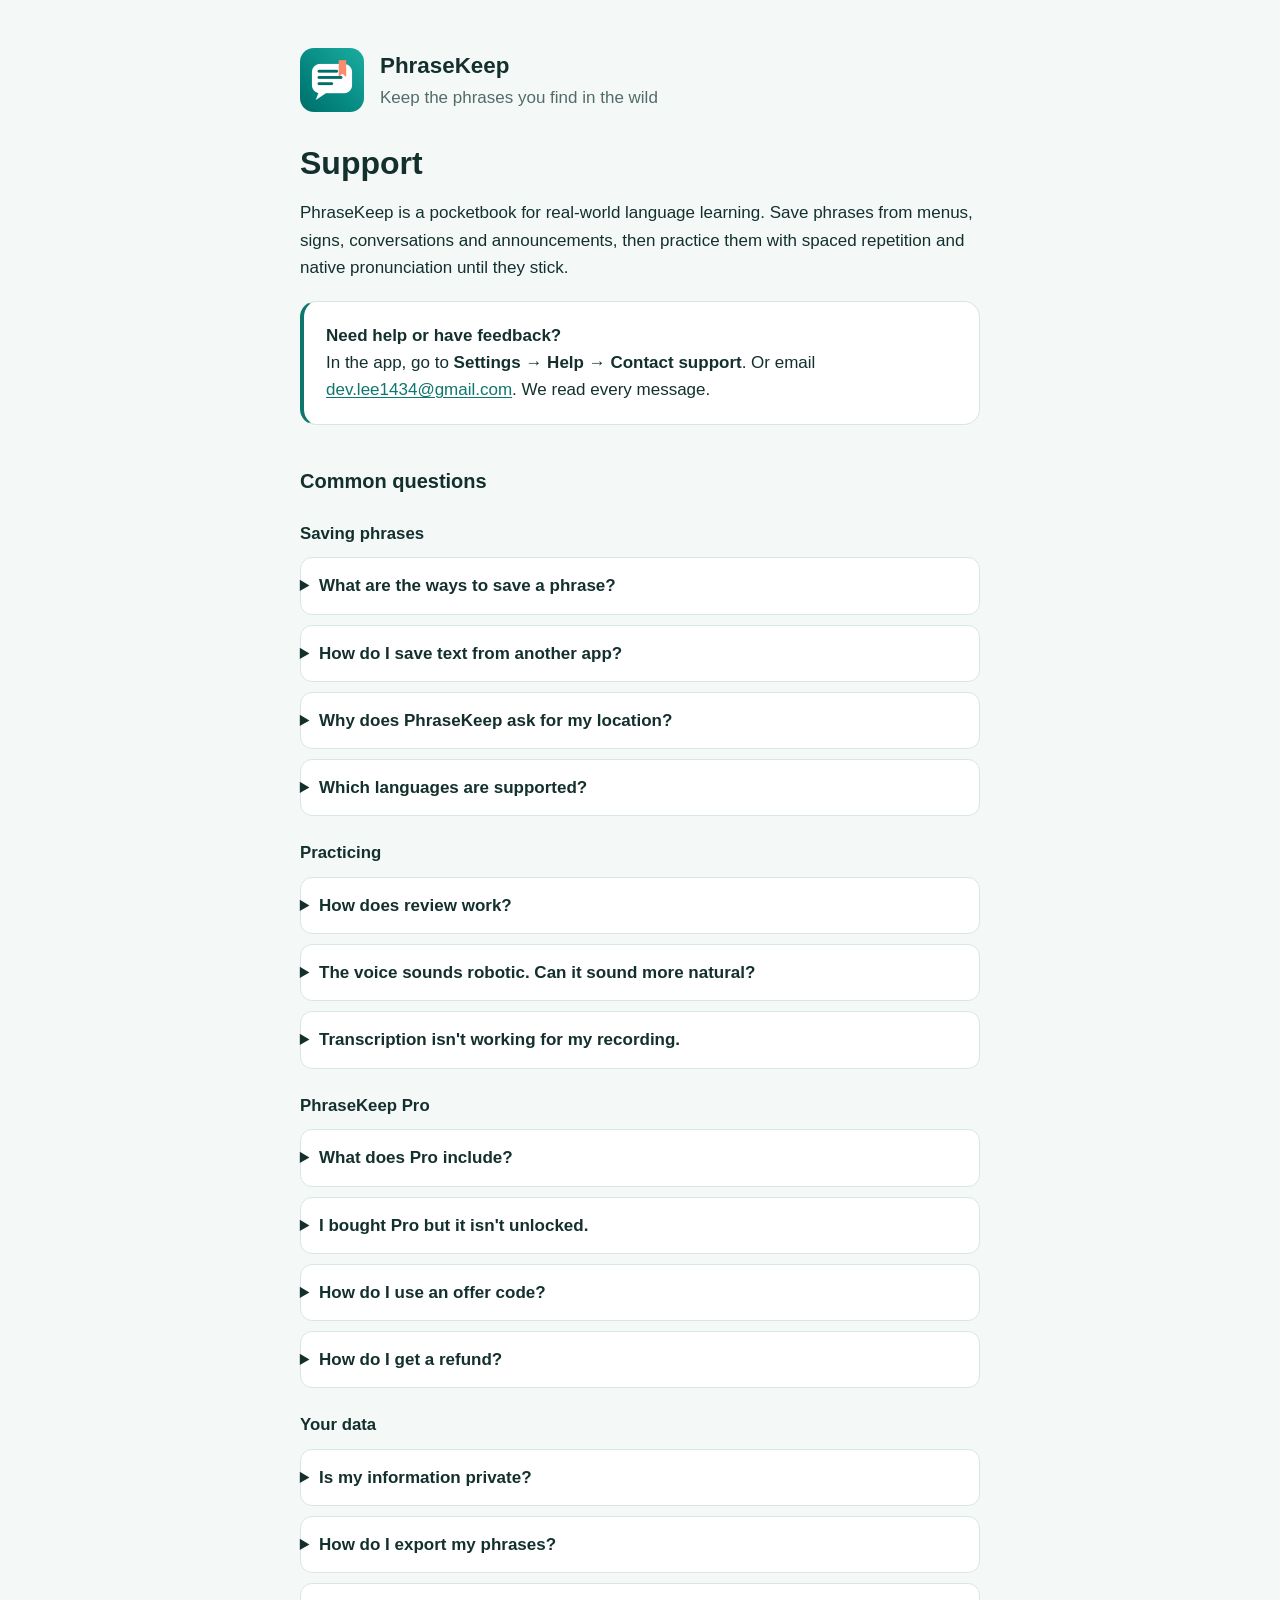
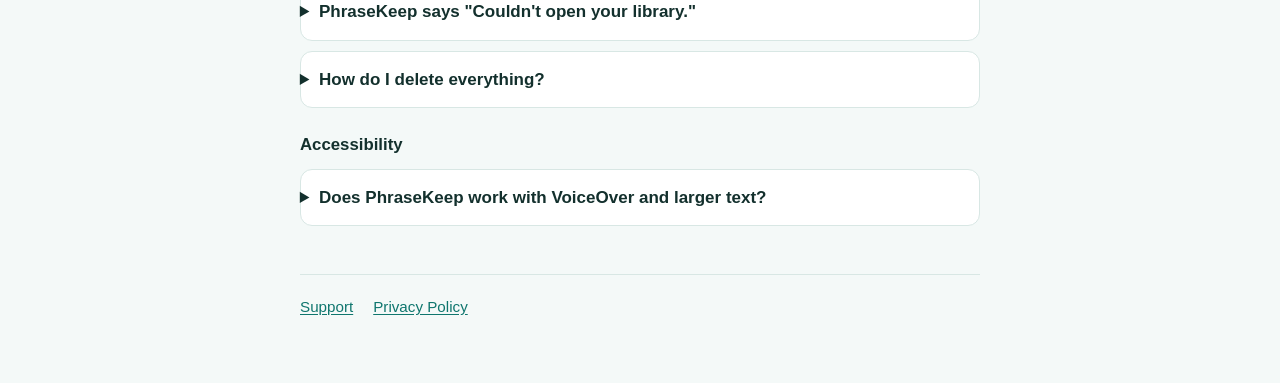
==== index.html @ ae2f267c "Add files via upload" ====
<!doctype html>
<html lang="en">
<head>
  <meta charset="utf-8">
  <meta name="viewport" content="width=device-width, initial-scale=1">
  <title>PhraseKeep – Support</title>
  <meta name="description" content="Help and answers for PhraseKeep, the pocketbook for phrases you find while living in or traveling to a new country.">
  <meta name="color-scheme" content="light dark">
  <link rel="icon" href="icon.png">
  <link rel="apple-touch-icon" href="icon.png">
  <link rel="stylesheet" href="style.css">
</head>
<body>
<main>
  <header>
    <img src="icon.png" alt="">
    <div>
      <p class="name">PhraseKeep</p>
      <p class="tagline">Keep the phrases you find in the wild</p>
    </div>
  </header>

  <h1>Support</h1>
  <p>PhraseKeep is a pocketbook for real-world language learning. Save phrases from menus, signs, conversations and announcements, then practice them with spaced repetition and native pronunciation until they stick.</p>

  <div class="card">
    <strong>Need help or have feedback?</strong><br>
    In the app, go to <span class="path">Settings → Help → Contact support</span>. Or email
    <a href="mailto:dev.lee1434@gmail.com">dev.lee1434@gmail.com</a>. We read every message.
  </div>

  <h2>Common questions</h2>

  <h3>Saving phrases</h3>

  <details>
    <summary>What are the ways to save a phrase?</summary>
    <p>Tap <strong>+</strong> in the top corner and choose:</p>
    <ul>
      <li><strong>Type</strong>: with a bar of accented letters for your language, so you don't need another keyboard.</li>
      <li><strong>Camera</strong> or <strong>Photo</strong>: PhraseKeep reads the text in the picture. Tap the lines you want to keep.</li>
      <li><strong>Listen</strong>: records what you hear and writes it down as you go. The recording is kept so you can replay how a local said it.</li>
      <li><strong>Audio</strong>: pick a voice memo or other audio file to transcribe.</li>
    </ul>
    <p>Each phrase can have a translation, a note, a category (like Dining or Transit) and the place you found it.</p>
  </details>

  <details>
    <summary>How do I save text from another app?</summary>
    <p>Select the text in Safari, Messages, Notes or almost any app, tap <strong>Share</strong>, then <strong>PhraseKeep</strong>. Add a translation if you like and tap Save. The phrase appears in your library the next time you open PhraseKeep.</p>
    <p>Don't see PhraseKeep in the share sheet? Scroll the row of apps to the end, tap <strong>More</strong>, and turn it on.</p>
  </details>

  <details>
    <summary>Why does PhraseKeep ask for my location?</summary>
    <p>So it can remember where you found each phrase, like "Boulangerie, Lyon". It's optional: turn it off in <span class="path">Settings → Capture</span>, or decline the permission. Everything else still works.</p>
  </details>

  <details>
    <summary>Which languages are supported?</summary>
    <p>Arabic, Catalan, Chinese (Cantonese, Mandarin Simplified and Traditional), Croatian, Czech, Danish, Dutch, English (UK and US), Finnish, French, German, Greek, Hebrew, Hindi, Hungarian, Indonesian, Italian, Japanese, Korean, Malay, Norwegian, Polish, Portuguese (Brazil and Portugal), Romanian, Russian, Slovak, Spanish (Mexico and Spain), Swedish, Thai, Turkish, Ukrainian and Vietnamese.</p>
    <p>Choose the language you're learning in <span class="path">Settings → Learning</span>. You can also change the language of any single phrase.</p>
  </details>

  <h3>Practicing</h3>

  <details>
    <summary>How does review work?</summary>
    <p>PhraseKeep uses spaced repetition: phrases come back just before you'd forget them. After each card, tap <strong>Again</strong>, <strong>Hard</strong>, <strong>Good</strong> or <strong>Easy</strong>. Each button shows when you'll see the phrase next. Phrases you miss come back later in the same session.</p>
  </details>

  <details>
    <summary>The voice sounds robotic. Can it sound more natural?</summary>
    <p>Yes. PhraseKeep uses your iPhone's built-in voices. Download an Enhanced or Premium voice for your language in <span class="path">iOS Settings → Accessibility → Spoken Content → Voices</span>, and PhraseKeep will use it automatically. You can change the speed in <span class="path">Settings → Learning</span>.</p>
  </details>

  <details>
    <summary>Transcription isn't working for my recording.</summary>
    <p>Make sure PhraseKeep can use speech recognition in <span class="path">iOS Settings → PhraseKeep</span>. Some languages are transcribed on your iPhone and others need an internet connection. Your recording is saved either way, so you can type the phrase yourself.</p>
  </details>

  <h3>PhraseKeep Pro</h3>

  <details>
    <summary>What does Pro include?</summary>
    <p>Pro is a one-time purchase, not a subscription. It adds:</p>
    <ul>
      <li>the <strong>pronunciation coach</strong>, which compares your intonation with a native speaker's</li>
      <li><strong>Anki deck export</strong> with audio and photos</li>
      <li>the <strong>Listen</strong> and <strong>Recall</strong> review modes</li>
      <li><strong>unlimited recordings</strong> (the free version keeps up to 25)</li>
    </ul>
    <p>Capturing phrases, your library, Read reviews, the native voice, and CSV and Quizlet export are free.</p>
  </details>

  <details>
    <summary>I bought Pro but it isn't unlocked.</summary>
    <p>Go to <span class="path">Settings → PhraseKeep Pro → Restore purchases</span> while signed in with the Apple Account you used to buy it. Pro is also shared with your Family Sharing group.</p>
  </details>

  <details>
    <summary>How do I use an offer code?</summary>
    <p>Go to <span class="path">Settings → PhraseKeep Pro → Redeem offer code</span>, or tap <strong>Redeem code</strong> on the Pro screen. You can also redeem it in the App Store app from your account page.</p>
  </details>

  <details>
    <summary>How do I get a refund?</summary>
    <p>Purchases are handled by Apple. Request a refund at <a href="https://reportaproblem.apple.com">reportaproblem.apple.com</a>.</p>
  </details>

  <h3>Your data</h3>

  <details>
    <summary>Is my information private?</summary>
    <p>Yes. Your phrases, recordings, photos and places stay on your iPhone. There are no accounts, ads or tracking. The only time anything reaches us is when you contact support. See the <a href="privacy.html">Privacy Policy</a>.</p>
  </details>

  <details>
    <summary>How do I export my phrases?</summary>
    <p>Go to <span class="path">Settings → Study apps → Export to Anki, CSV &amp; Quizlet</span>. You can export everything or one language at a time.</p>
  </details>

  <details>
    <summary>PhraseKeep says "Couldn't open your library."</summary>
    <p>Your phrases haven't been deleted, and PhraseKeep has saved a backup copy on your iPhone. Tap <strong>Contact support</strong> on that screen and include the backup if you can, so we can help you get your phrases back. Please don't choose "Start a fresh library" until you've heard from us.</p>
  </details>

  <details>
    <summary>How do I delete everything?</summary>
    <p>Go to <span class="path">Settings → Your data → Delete all data</span>. This permanently erases your phrases, recordings, photos and settings. Pro stays with your Apple Account and can be restored.</p>
  </details>

  <h3>Accessibility</h3>

  <details>
    <summary>Does PhraseKeep work with VoiceOver and larger text?</summary>
    <p>Yes. PhraseKeep supports VoiceOver, Voice Control, Larger Text, Bold Text, Increase Contrast, Differentiate Without Color, Smart Invert and Reduce Motion, and lays out Arabic and Hebrew right to left. You can turn off vibrations in <span class="path">Settings → Feedback</span>. If something is hard to use, please tell us.</p>
  </details>

  <nav aria-label="Site">
    <a href="index.html" aria-current="page">Support</a>
    <a href="privacy.html">Privacy Policy</a>
  </nav>
</main>
</body>
</html>
---- style.css ----
:root {
  --bg: #f4f9f8;
  --surface: #ffffff;
  --text: #13302d;
  --muted: #536b68;
  --accent: #0f766e;        /* PhraseKeep teal: 5.5:1 on white */
  --accent-soft: #d9f0ec;
  --border: #d8e7e4;
  --coral: #f2735a;
}

@media (prefers-color-scheme: dark) {
  :root {
    --bg: #0e1918;
    --surface: #162423;
    --text: #e5f1ef;
    --muted: #9fb5b2;
    --accent: #2dd4bf;      /* 10:1 on the dark background */
    --accent-soft: #1b3a36;
    --border: #253e3b;
  }
}

* { box-sizing: border-box; }

body {
  margin: 0;
  background: var(--bg);
  color: var(--text);
  font: 17px/1.6 -apple-system, BlinkMacSystemFont, "SF Pro Text", "Segoe UI", Roboto, sans-serif;
  -webkit-text-size-adjust: 100%;
}

main {
  max-width: 720px;
  margin: 0 auto;
  padding: 48px 20px 64px;
}

header {
  display: flex;
  align-items: center;
  gap: 16px;
  margin-bottom: 32px;
}

header img {
  width: 64px;
  height: 64px;
  border-radius: 14px;
  flex-shrink: 0;
}

header .name {
  font-size: 1.4rem;
  font-weight: 700;
  margin: 0;
}

header .tagline {
  margin: 0;
  color: var(--muted);
}

h1 { font-size: 2rem; line-height: 1.2; margin: 0 0 8px; }
h2 { font-size: 1.25rem; margin: 40px 0 8px; }
h3 { font-size: 1.05rem; margin: 24px 0 4px; }

p, li { color: var(--text); }
.muted { color: var(--muted); }

a { color: var(--accent); text-underline-offset: 2px; }
a:focus-visible { outline: 3px solid var(--accent); outline-offset: 2px; border-radius: 4px; }

.card {
  background: var(--surface);
  border: 1px solid var(--border);
  border-left: 4px solid var(--accent);
  border-radius: 16px;
  padding: 20px 22px;
  margin: 20px 0;
}

.callout {
  background: var(--accent-soft);
  border-radius: 16px;
  padding: 18px 22px;
  margin: 20px 0;
}

.path { font-weight: 600; white-space: nowrap; }

details {
  background: var(--surface);
  border: 1px solid var(--border);
  border-radius: 12px;
  margin: 10px 0;
  padding: 0 18px;
}

summary {
  cursor: pointer;
  font-weight: 600;
  padding: 14px 0;
  list-style-position: outside;
}

details[open] summary { border-bottom: 1px solid var(--border); margin-bottom: 4px; }
details > *:last-child { margin-bottom: 14px; }

nav {
  display: flex;
  flex-wrap: wrap;
  gap: 20px;
  margin-top: 48px;
  padding-top: 20px;
  border-top: 1px solid var(--border);
  font-size: 0.95rem;
}

ul { padding-left: 1.2em; }
li { margin: 6px 0; }

@media (prefers-reduced-motion: no-preference) {
  html { scroll-behavior: smooth; }
}
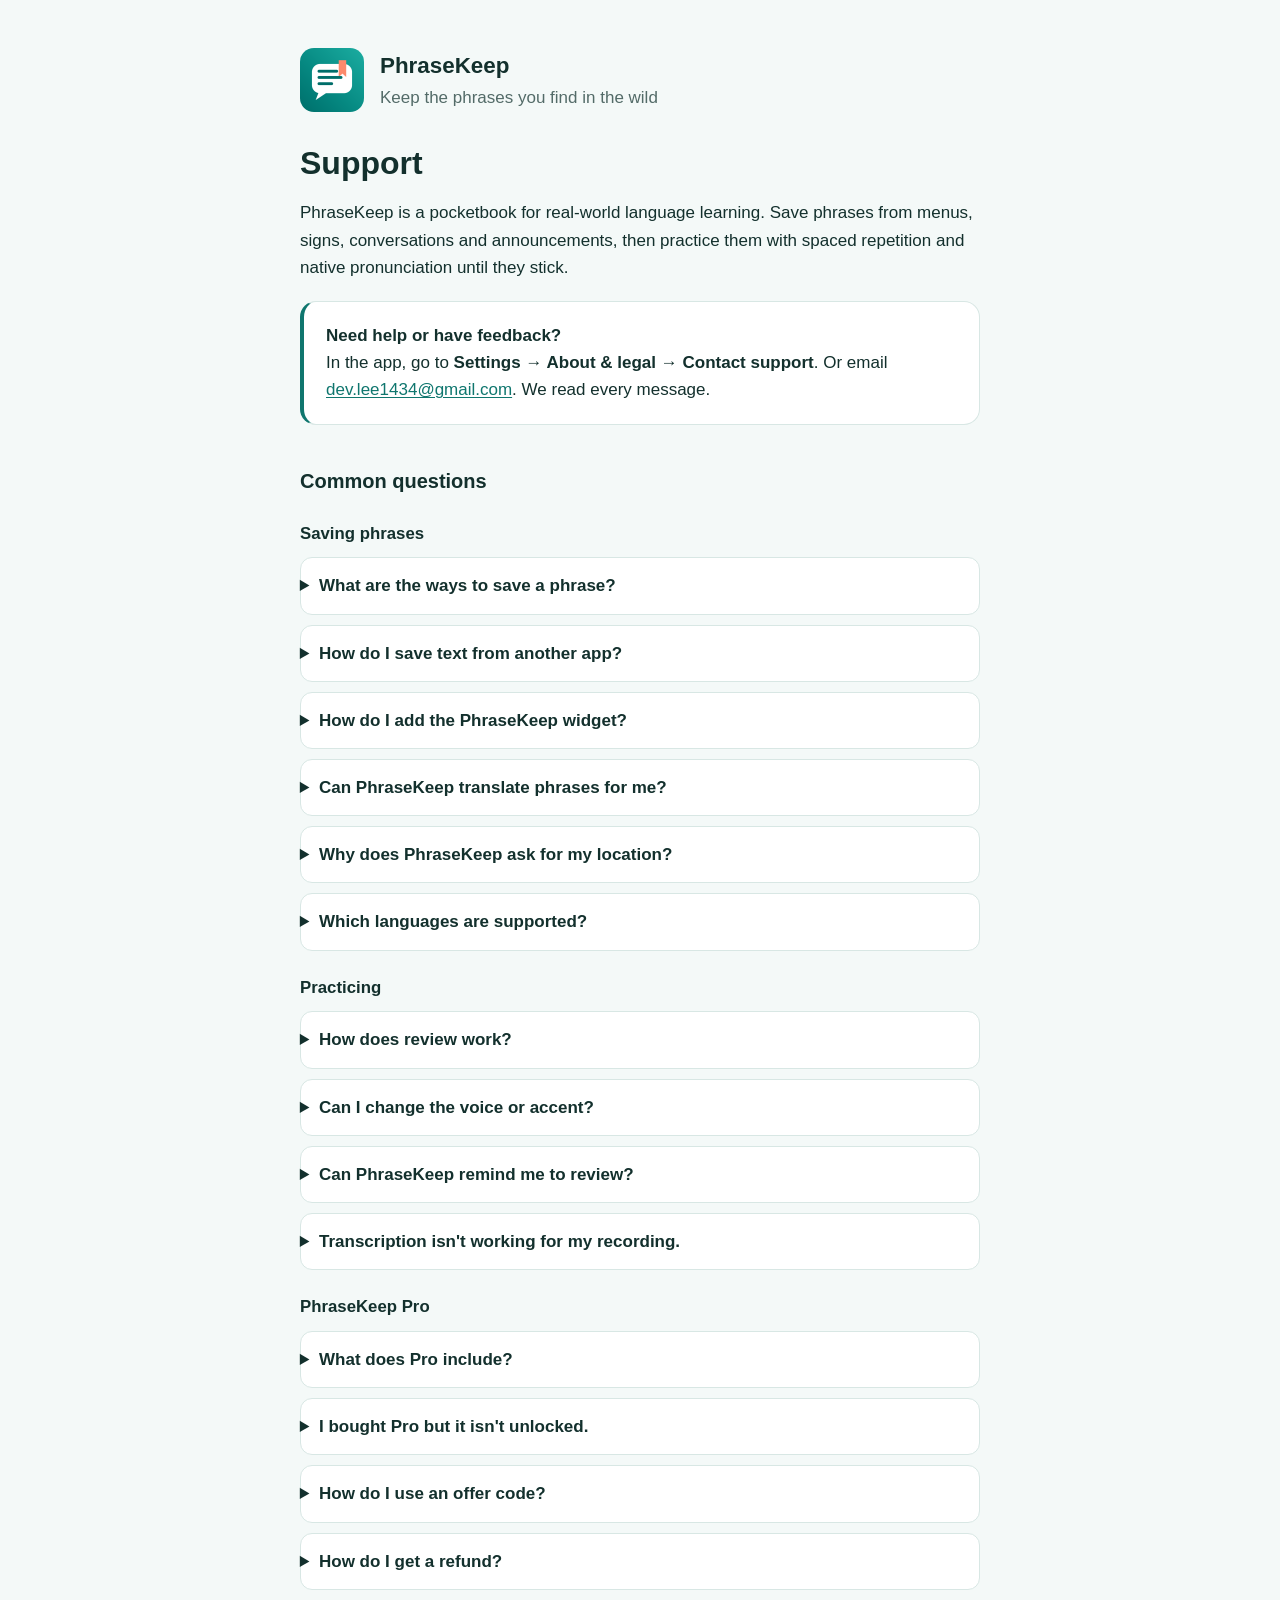
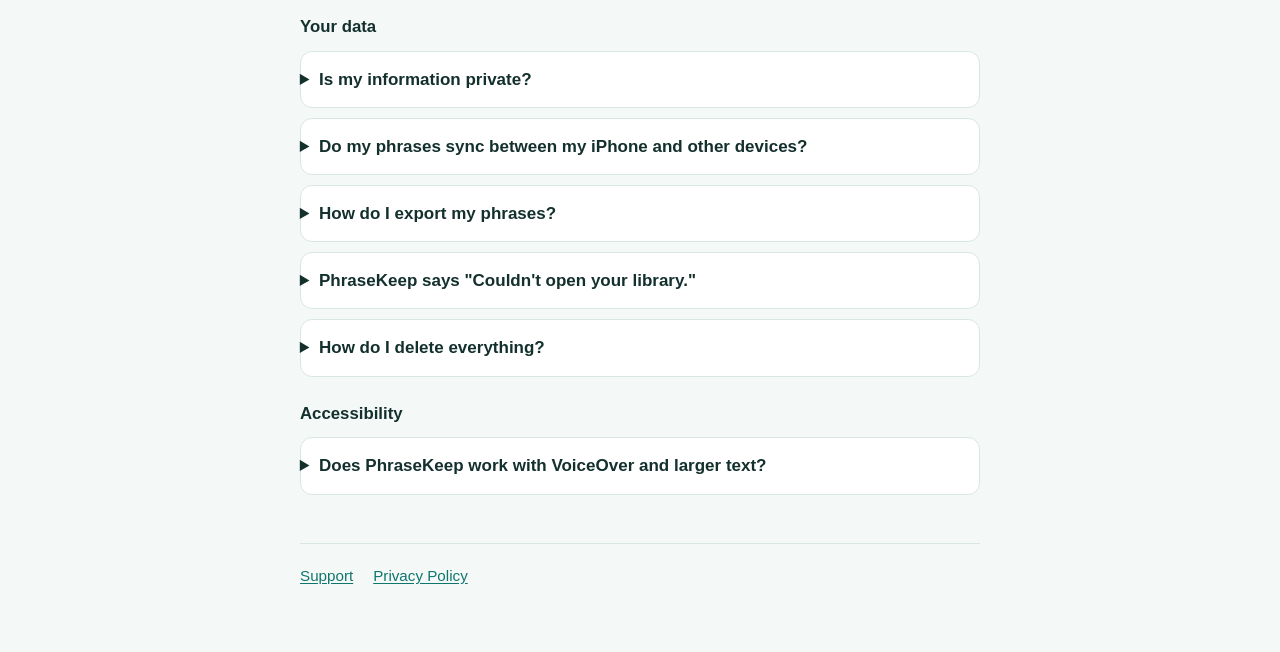
==== commit 50085e91: "Add files via upload" ====
--- a/index.html
+++ b/index.html
@@ -25,7 +25,7 @@
 
   <div class="card">
     <strong>Need help or have feedback?</strong><br>
-    In the app, go to <span class="path">Settings → Help → Contact support</span>. Or email
+    In the app, go to <span class="path">Settings → About &amp; legal → Contact support</span>. Or email
     <a href="mailto:dev.lee1434@gmail.com">dev.lee1434@gmail.com</a>. We read every message.
   </div>
 
@@ -52,14 +52,24 @@
   </details>
 
   <details>
+    <summary>How do I add the PhraseKeep widget?</summary>
+    <p>Touch and hold an empty spot on your Home Screen, tap <strong>Edit → Add Widget</strong>, and choose <strong>PhraseKeep</strong>. There are small, medium and large sizes. To customize one, touch and hold it and tap <strong>Edit Widget</strong>: choose your main capture method (Type, Camera, Photo, Listen or Audio file) and whether to show phrases due and your recent phrases.</p>
+  </details>
+
+  <details>
+    <summary>Can PhraseKeep translate phrases for me?</summary>
+    <p>Yes. Set <span class="path">Settings → Learning &amp; audio → Translate into</span> to your own language, and new phrases are translated automatically using Apple's on-device translation. A language may download once the first time. Anything you type in the translation yourself is never overwritten.</p>
+  </details>
+
+  <details>
     <summary>Why does PhraseKeep ask for my location?</summary>
     <p>So it can remember where you found each phrase, like "Boulangerie, Lyon". It's optional: turn it off in <span class="path">Settings → Capture</span>, or decline the permission. Everything else still works.</p>
   </details>
 
   <details>
     <summary>Which languages are supported?</summary>
-    <p>Arabic, Catalan, Chinese (Cantonese, Mandarin Simplified and Traditional), Croatian, Czech, Danish, Dutch, English (UK and US), Finnish, French, German, Greek, Hebrew, Hindi, Hungarian, Indonesian, Italian, Japanese, Korean, Malay, Norwegian, Polish, Portuguese (Brazil and Portugal), Romanian, Russian, Slovak, Spanish (Mexico and Spain), Swedish, Thai, Turkish, Ukrainian and Vietnamese.</p>
-    <p>Choose the language you're learning in <span class="path">Settings → Learning</span>. You can also change the language of any single phrase.</p>
+    <p>Arabic, Catalan, Chinese (Cantonese, Mandarin Simplified and Traditional), Croatian, Czech, Danish, Dutch (Netherlands and Belgium), English (US, UK, Australia, Canada, India, Ireland, New Zealand and South Africa), Finnish, French (France, Belgium, Canada and Switzerland), German (Germany, Austria and Switzerland), Greek, Hebrew, Hindi, Hungarian, Indonesian, Italian (Italy and Switzerland), Japanese, Korean, Malay, Norwegian, Polish, Portuguese (Brazil and Portugal), Romanian, Russian, Slovak, Spanish (Spain, Mexico, Latin America and the United States), Swedish, Thai, Turkish, Ukrainian and Vietnamese.</p>
+    <p>Choose the language you're learning in <span class="path">Settings → Learning &amp; audio</span>. Picking a regional accent means recordings are transcribed for that accent. You can also change the language of any single phrase.</p>
   </details>
 
   <h3>Practicing</h3>
@@ -70,8 +80,13 @@
   </details>
 
   <details>
-    <summary>The voice sounds robotic. Can it sound more natural?</summary>
-    <p>Yes. PhraseKeep uses your iPhone's built-in voices. Download an Enhanced or Premium voice for your language in <span class="path">iOS Settings → Accessibility → Spoken Content → Voices</span>, and PhraseKeep will use it automatically. You can change the speed in <span class="path">Settings → Learning</span>.</p>
+    <summary>Can I change the voice or accent?</summary>
+    <p>Yes. Go to <span class="path">Settings → Learning &amp; audio → Voice &amp; accent</span> to choose any voice installed for your language, including other regions (for example a Canadian voice for French). PhraseKeep uses your iPhone's built-in voices, so to get more natural ones or more accents, download Enhanced or Premium voices in <span class="path">iOS Settings → Accessibility → Spoken Content → Voices</span>. They appear in PhraseKeep once downloaded. You can also change the speed, and turn on <strong>Auto-play pronunciation in Review</strong>.</p>
+  </details>
+
+  <details>
+    <summary>Can PhraseKeep remind me to review?</summary>
+    <p>Yes. Turn on <span class="path">Settings → Notifications → Daily review reminder</span> and pick a time. You'll only get a reminder on days when phrases are due, with how many are waiting. Tap it to go straight to Review.</p>
   </details>
 
   <details>
@@ -112,12 +127,17 @@
 
   <details>
     <summary>Is my information private?</summary>
-    <p>Yes. Your phrases, recordings, photos and places stay on your iPhone. There are no accounts, ads or tracking. The only time anything reaches us is when you contact support. See the <a href="privacy.html">Privacy Policy</a>.</p>
+    <p>Yes. Your phrases, recordings, photos and places stay on your iPhone and, if iCloud Sync is on, in your own private iCloud, which we can't access. There are no accounts, ads or tracking. The only time anything reaches us is when you contact support. See the <a href="privacy.html">Privacy Policy</a>.</p>
+  </details>
+
+  <details>
+    <summary>Do my phrases sync between my iPhone and other devices?</summary>
+    <p>Yes, with <span class="path">Settings → Data → iCloud Sync</span>, which is on by default. Phrases, recordings and photos sync to every device signed in to the same Apple Account. The status under the switch shows when it last synced, or what's stopping it (for example, not being signed in to iCloud). If you turn it off, your phrases stay on this iPhone.</p>
   </details>
 
   <details>
     <summary>How do I export my phrases?</summary>
-    <p>Go to <span class="path">Settings → Study apps → Export to Anki, CSV &amp; Quizlet</span>. You can export everything or one language at a time.</p>
+    <p>Go to <span class="path">Settings → Data → Export to Anki, CSV &amp; Quizlet</span>. You can export everything or one language at a time.</p>
   </details>
 
   <details>
@@ -127,14 +147,14 @@
 
   <details>
     <summary>How do I delete everything?</summary>
-    <p>Go to <span class="path">Settings → Your data → Delete all data</span>. This permanently erases your phrases, recordings, photos and settings. Pro stays with your Apple Account and can be restored.</p>
+    <p>Go to <span class="path">Settings → Data → Delete all data</span>. This permanently erases your phrases, recordings, photos and settings, and, if iCloud Sync is on, removes them from iCloud and your other devices too. Pro stays with your Apple Account and can be restored.</p>
   </details>
 
   <h3>Accessibility</h3>
 
   <details>
     <summary>Does PhraseKeep work with VoiceOver and larger text?</summary>
-    <p>Yes. PhraseKeep supports VoiceOver, Voice Control, Larger Text, Bold Text, Increase Contrast, Differentiate Without Color, Smart Invert and Reduce Motion, and lays out Arabic and Hebrew right to left. You can turn off vibrations in <span class="path">Settings → Feedback</span>. If something is hard to use, please tell us.</p>
+    <p>Yes. PhraseKeep supports VoiceOver, Voice Control, Larger Text, Bold Text, Increase Contrast, Differentiate Without Color, Smart Invert and Reduce Motion, and lays out Arabic and Hebrew right to left. You can choose Light, Dark or Automatic appearance and turn off vibrations in <span class="path">Settings → Display &amp; feedback</span>. If something is hard to use, please tell us.</p>
   </details>
 
   <nav aria-label="Site">
